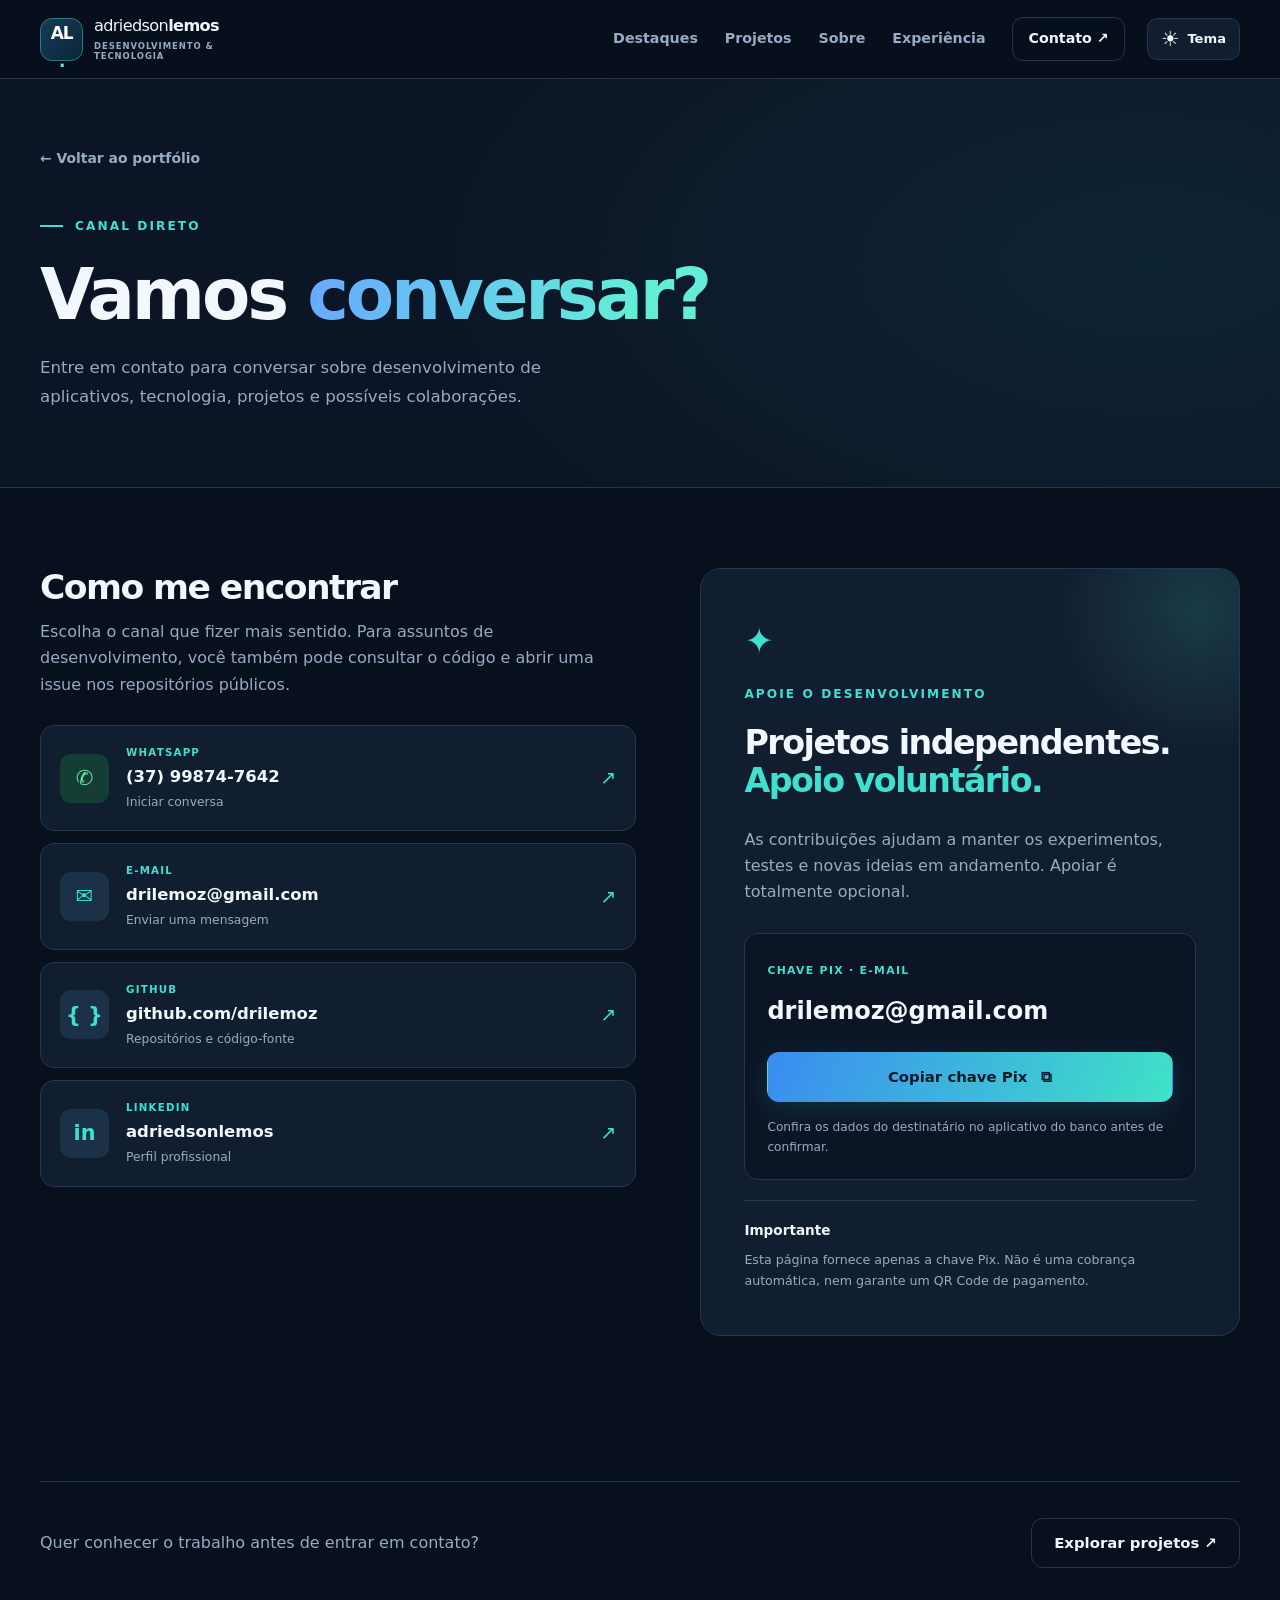
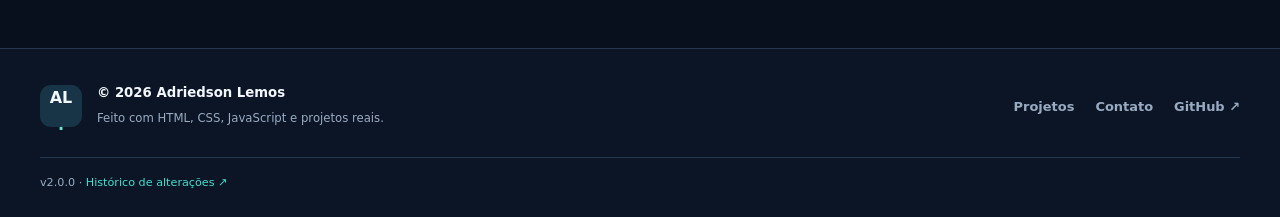
==== contato.html @ 2fd43fb6 "Atualização • Adriedson Lemos | Tecnologia & Projetos v2.0.0 • GitHub Manager • 07/11/2026 08:45:03" ====
<!doctype html>
<html lang="pt-BR" data-theme="dark">
<head>
  <meta charset="utf-8">
  <meta name="viewport" content="width=device-width, initial-scale=1">
  <meta name="theme-color" content="#080f1d">
  <meta name="color-scheme" content="dark light">
  <meta name="application-version" content="2.0.0">
  <link rel="icon" href="./favicon.svg" type="image/svg+xml">
  <link rel="stylesheet" href="./styles.css">
  <title>Contato | Adriedson Lemos</title>
  <meta name="description" content="Fale com Adriedson Lemos pelo WhatsApp, e-mail ou LinkedIn. Acesse o GitHub e saiba como apoiar os projetos via Pix.">
  <link rel="canonical" href="https://adriedsonlemos.vercel.app/contato.html">
  <meta property="og:type" content="website"><meta property="og:locale" content="pt_BR">
  <meta property="og:url" content="https://adriedsonlemos.vercel.app/contato.html">
  <meta property="og:title" content="Contato | Adriedson Lemos">
  <meta property="og:description" content="WhatsApp, e-mail, GitHub, LinkedIn e apoio via Pix.">
  <meta property="og:image" content="https://adriedsonlemos.vercel.app/og-image.png">
  <script type="module" src="./contato.js"></script>
</head>
<body>
  <a class="skip" href="#conteudo">Pular para o conteúdo</a>
  <header class="header">
    <div class="container header-inner">
      <a class="brand" href="./index.html#inicio" aria-label="Adriedson Lemos, início"><span class="brand-logo">AL<span>.</span></span><span class="brand-title">adriedson<strong>lemos</strong><small>DESENVOLVIMENTO &amp; TECNOLOGIA</small></span></a>
      <nav id="nav" class="nav" aria-label="Navegação principal">
        <a href="./index.html#destaques">Destaques</a>
        <a href="./index.html#projetos">Projetos</a>
        <a href="./index.html#sobre">Sobre</a>
        <a href="./index.html#experiencia">Experiência</a>
        <a href="./contato.html" class="nav-contact">Contato <span aria-hidden="true">↗</span></a>
      </nav>
      <div class="header-actions">
        <button id="theme-toggle" class="icon-btn theme-toggle" type="button" aria-label="Ativar modo claro"><span class="theme-icon" aria-hidden="true">☀</span><span class="theme-text">Tema</span></button>
        <button id="menu-toggle" class="icon-btn menu-toggle" type="button" aria-expanded="false" aria-controls="nav" aria-label="Abrir menu">☰</button>
      </div>
    </div>
  </header>
  <main id="conteudo">
    <section class="contact-hero"><div class="container"><a class="breadcrumb" href="./index.html">← Voltar ao portfólio</a><p class="kicker"><span class="small-line"></span> CANAL DIRETO</p><h1>Vamos <span class="gradient-text">conversar?</span></h1><p class="section-lead">Entre em contato para conversar sobre desenvolvimento de aplicativos, tecnologia, projetos e possíveis colaborações.</p></div></section>
    <section class="contact-page-section"><div class="container contact-page-grid"><div class="contact-options"><h2>Como me encontrar</h2><p>Escolha o canal que fizer mais sentido. Para assuntos de desenvolvimento, você também pode consultar o código e abrir uma issue nos repositórios públicos.</p><div class="contact-ways">
      <a class="contact-way whatsapp-way" href="https://wa.me/5537998747642" target="_blank" rel="noopener noreferrer"><span class="way-icon">✆</span><span class="way-details"><small>WHATSAPP</small><strong>(37) 99874-7642</strong><em>Iniciar conversa</em></span><span class="way-arrow">↗</span></a>
      <a class="contact-way" href="mailto:drilemoz@gmail.com"><span class="way-icon">✉</span><span class="way-details"><small>E-MAIL</small><strong>drilemoz@gmail.com</strong><em>Enviar uma mensagem</em></span><span class="way-arrow">↗</span></a>
      <a class="contact-way" href="https://github.com/drilemoz" target="_blank" rel="noopener noreferrer"><span class="way-icon">{ }</span><span class="way-details"><small>GITHUB</small><strong>github.com/drilemoz</strong><em>Repositórios e código-fonte</em></span><span class="way-arrow">↗</span></a>
      <a class="contact-way" href="https://www.linkedin.com/in/adriedsonlemos" target="_blank" rel="noopener noreferrer"><span class="way-icon">in</span><span class="way-details"><small>LINKEDIN</small><strong>adriedsonlemos</strong><em>Perfil profissional</em></span><span class="way-arrow">↗</span></a>
    </div></div><aside class="support-panel"><div class="support-symbol" aria-hidden="true">✦</div><p class="kicker">APOIE O DESENVOLVIMENTO</p><h2>Projetos independentes.<br><span class="accent">Apoio voluntário.</span></h2><p>As contribuições ajudam a manter os experimentos, testes e novas ideias em andamento. Apoiar é totalmente opcional.</p><div class="pix-card"><small>CHAVE PIX · E-MAIL</small><div class="pix-value" id="pix-key">drilemoz@gmail.com</div><button id="copy-pix" class="btn btn-primary" type="button" aria-describedby="pix-feedback">Copiar chave Pix <span aria-hidden="true">⧉</span></button><p id="pix-feedback" role="status" aria-live="polite">Confira os dados do destinatário no aplicativo do banco antes de confirmar.</p></div><div class="support-tip"><strong>Importante</strong><p>Esta página fornece apenas a chave Pix. Não é uma cobrança automática, nem garante um QR Code de pagamento.</p></div></aside></div></section>
    <section class="contact-back"><div class="container"><p>Quer conhecer o trabalho antes de entrar em contato?</p><a href="./index.html#destaques" class="btn btn-outline">Explorar projetos ↗</a></div></section>
  </main>
  <footer class="footer">
    <div class="container footer-inner">
      <div class="footer-left"><a class="footer-brand" href="./index.html#inicio">AL<span>.</span></a><div><p>© <span id="year">2026</span> Adriedson Lemos</p><small>Feito com HTML, CSS, JavaScript e projetos reais.</small></div></div>
      <div class="footer-right"><a href="./index.html#projetos">Projetos</a><a href="./contato.html">Contato</a><a data-profile href="https://github.com/drilemoz" target="_blank" rel="noopener noreferrer">GitHub ↗</a></div>
      <p class="footer-version">v2.0.0 · <a href="https://github.com/drilemoz/adriedsonlemos/blob/main/CHANGELOG.md" target="_blank" rel="noopener noreferrer">Histórico de alterações ↗</a></p>
    </div>
  </footer>
</body></html>
---- styles.css ----
/* Adriedson Lemos · Portfólio v2: Tech Dark, responsivo e sem dependências externas. */
:root {
  color-scheme: dark;
  --bg: #080f1d; --bg-soft: #0c1525; --panel: #111e30; --panel-light: #142338;
  --heading: #f3f8ff; --ink: #d0dceb; --muted: #98abc3; --line: #25364e;
  --cyan: #3ee0d0; --blue: #6a9bff; --accent: #77ebdb; --tag: #1a3148;
  --shadow: 0 20px 66px rgba(0,0,0,.22);
}
html[data-theme="light"] {
  color-scheme: light;
  --bg: #f5f8fd; --bg-soft: #eaf1f9; --panel: #fff; --panel-light: #f1f6fd;
  --heading: #12233c; --ink: #30435e; --muted: #58708e; --line: #d6e2f0;
  --cyan: #047f83; --blue: #235fce; --accent: #037e83; --tag: #eaf2ff;
  --shadow: 0 15px 48px rgba(22,55,105,.08);
}
*, *::before, *::after { box-sizing: border-box; }
html { scroll-behavior: smooth; scroll-padding-top: 94px; }
body { margin: 0; background: var(--bg); color: var(--ink); font: 16px/1.65 ui-sans-serif, system-ui, -apple-system, BlinkMacSystemFont, "Segoe UI", sans-serif; -webkit-font-smoothing: antialiased; }
button,input { font: inherit; } button { cursor: pointer; }
a { color: inherit; text-decoration: none; } a:hover { color: var(--cyan); }
:focus-visible { outline: 3px solid var(--cyan); outline-offset: 4px; }
[hidden] { display: none !important; }
h1,h2,h3,p { margin-top: 0; } h1,h2,h3 { color: var(--heading); line-height: 1.13; letter-spacing: -.045em; }
h1 { font-size: clamp(2.85rem, 5.5vw, 5.65rem); font-weight: 820; }
h2 { font-size: clamp(2.1rem,3.9vw,3.85rem); font-weight: 790; }
h3 { font-size: 1.3rem; }
.container { width: min(1200px, calc(100% - 52px)); margin-inline: auto; }
.sr-only { position: absolute; width: 1px; height: 1px; overflow: hidden; clip: rect(0,0,0,0); white-space: nowrap; }
.skip { position: fixed; top: -100px; left: 16px; z-index: 100; padding: 11px 15px; border-radius: 10px; background: var(--panel); border: 1px solid var(--line); }
.skip:focus { top: 12px; }
.section { padding-block: clamp(78px,9vw,124px); }
.kicker { display: flex; gap: 12px; align-items: center; color: var(--cyan); letter-spacing: .17em; font-size: .76rem; font-weight: 820; margin: 0 0 20px; }
.small-line { display: inline-block; width: 23px; height: 2px; background: currentColor; }
.accent { color: var(--cyan); }
.gradient-text { background: linear-gradient(100deg,#68aaff 2%,#63edd9 80%); background-clip: text; -webkit-background-clip: text; color: transparent; }
html[data-theme="light"] .gradient-text { background: linear-gradient(100deg,#2059ce,#007f8b); background-clip:text; -webkit-background-clip:text; }
.section-lead { max-width: 590px; color: var(--muted); line-height: 1.78; font-size: 1.04rem; }
.section-heading { display: flex; align-items: end; justify-content: space-between; gap: 36px; margin-bottom: 36px; }
.section-heading h2 { margin-bottom: 16px; }
.section-heading .section-lead { margin-bottom: 0; }
.section-link, .text-link { color: var(--cyan); font-weight: 750; font-size: .95rem; white-space: nowrap; }
.section-link:hover, .text-link:hover { text-decoration: underline; }
.btn { min-height: 50px; display: inline-flex; align-items: center; justify-content: center; gap: 14px; border-radius: 12px; border: 1px solid transparent; padding: 12px 22px; font-size: .93rem; font-weight: 770; transition: transform .2s, background .2s, border-color .2s; }
.btn:hover { transform: translateY(-2px); }
.btn-primary { background: linear-gradient(113deg,#3a8cf0,#3fe2c7); color: #05192a; box-shadow: 0 8px 28px rgba(47,196,212,.15); }
.btn-primary:hover { color: #05192a; background: linear-gradient(113deg,#64a8ff,#65f0d7); }
.btn-outline { background: transparent; color: var(--heading); border-color: var(--line); }
.btn-outline:hover { color: var(--cyan); border-color: var(--cyan); }
.btn-white { background: #fff; color: #0b2536; }
.btn-white:hover { color: #0b2536; }

/* Header */
.header { position: sticky; top: 0; z-index: 30; background: color-mix(in srgb,var(--bg) 91%,transparent); border-bottom: 1px solid var(--line); backdrop-filter: blur(18px); }
.header-inner { min-height: 78px; display: flex; align-items: center; justify-content: space-between; gap: 22px; }
.brand { display: inline-flex; align-items: center; gap: 11px; flex: none; }
.brand-logo { width: 43px; height: 43px; display: grid; place-items: center; border: 1px solid #257d8b; background: linear-gradient(135deg,#173c55,#0b2437); border-radius: 12px; font-weight: 850; font-size: 17px; color: white; letter-spacing: -.08em; }
.brand-logo span, .footer-brand span { color: #61ecd6; }
.brand-title { display: flex; flex-wrap: wrap; gap: 0; align-content: center; width: 170px; font-size: 1.01rem; color: var(--heading); font-weight: 540; letter-spacing: -.04em; line-height: 1.25; }
.brand-title strong { font-weight: 870; }.brand-title small { width: 100%; color: var(--muted); font-size: .53rem; letter-spacing: .11em; font-weight: 710; margin-top: 4px; }
.nav { margin-left: auto; display: flex; align-items: center; gap: clamp(15px,2.1vw,31px); }
.nav a { font-size: .89rem; color: var(--muted); font-weight: 660; transition: color .2s; }
.nav a:hover { color: var(--heading); }
.nav .nav-contact { border: 1px solid var(--line); border-radius: 11px; padding: 9px 15px; color: var(--heading); }
.nav .nav-contact:hover { border-color: var(--cyan); color: var(--cyan); }
.header-actions { display: flex; align-items: center; gap: 8px; }
.icon-btn { display: inline-flex; align-items: center; justify-content: center; gap: 8px; min-height: 42px; border: 1px solid var(--line); border-radius: 10px; background: var(--panel); color: var(--heading); padding: 6px 13px; font-size: .82rem; font-weight: 760; }
.icon-btn:hover { border-color: var(--cyan); }
.theme-icon { font-size: 1.3rem; line-height: 1; }
.menu-toggle { display: none; width: 43px; font-size: 1.12rem; }

/* Hero */
.hero { isolation: isolate; position: relative; overflow: hidden; padding-top: clamp(80px,8vw,115px); background: radial-gradient(ellipse 50% 60% at 81% 42%,rgba(32,93,140,.3),transparent 70%),linear-gradient(180deg,var(--bg),var(--bg-soft)); }
html[data-theme="light"] .hero { background: radial-gradient(ellipse 50% 55% at 80% 40%,rgba(90,162,220,.15),transparent 72%),linear-gradient(180deg,var(--bg),var(--bg-soft)); }
.hero-layout { display: grid; grid-template-columns: minmax(0,1.08fr) minmax(0,.92fr); gap: clamp(25px,4vw,75px); align-items: center; min-height: 560px; }
.eyebrow { display: inline-flex; align-items: center; gap: 11px; padding: 8px 13px; border: 1px solid color-mix(in srgb,var(--cyan) 23%,var(--line)); background: color-mix(in srgb,var(--panel) 65%,transparent); border-radius: 40px; color: var(--cyan); letter-spacing: .10em; font-size: .67rem; font-weight: 840; }
.eyebrow-dot,.chip-dot { display: inline-block; width: 7px; height: 7px; flex: none; background: var(--cyan); border-radius: 50%; box-shadow: 0 0 0 4px rgba(62,224,208,.12); }
.hero-pretitle { margin: 26px 0 11px; color: var(--muted); letter-spacing: .16em; font-weight: 770; font-size: .75rem; }
.hero h1 { max-width: 670px; margin: 0 0 25px; }
.hero-description { max-width: 570px; font-size: 1.1rem; line-height: 1.87; color: var(--muted); margin-bottom: 26px; }
.hero-actions { display: flex; gap: 12px; flex-wrap: wrap; }
.hero-pills { margin-top: 31px; display: flex; gap: 10px; flex-wrap: wrap; }
.hero-pills span { border: 1px solid var(--line); border-radius: 30px; padding: 6px 12px; font-size: .76rem; color: var(--muted); background: var(--panel); }
.hero-visual { position: relative; height: clamp(350px,40vw,485px); display: grid; place-items: center; }
.visual-grid { position: absolute; inset: 1%; background: radial-gradient(circle at center, transparent 29%,color-mix(in srgb,var(--cyan) 3%,transparent) 31%,transparent 64%),linear-gradient(color-mix(in srgb,var(--cyan) 9%,transparent) 1px,transparent 1px),linear-gradient(90deg,color-mix(in srgb,var(--cyan) 9%,transparent) 1px,transparent 1px); background-size: auto,31px 31px,31px 31px; mask-image: radial-gradient(circle,black 30%,transparent 74%); }
.visual-ring { position: absolute; width: 84%; aspect-ratio: 1; border: 1px dashed rgba(64,205,210,.31); border-radius: 50%; transform: rotate(-20deg); }
.ring-two { width: 65%; border: 1px solid rgba(57,175,216,.18); transform: rotate(18deg); }
.visual-ring::after { content: ''; position: absolute; top: 16%; right: 14%; width: 10px; height: 10px; border-radius: 50%; background: var(--cyan); box-shadow: 0 0 16px var(--cyan); }
.visual-center { position: relative; display: flex; flex-direction: column; justify-content: center; align-items: center; width: min(62%,290px); aspect-ratio: 1; background: linear-gradient(145deg,#172e48,#101e32 69%,#143b48); border-radius: 32px; border: 1px solid #38788e; box-shadow: 0 28px 80px rgba(2,15,29,.45),0 0 70px rgba(24,204,184,.07); transform: rotate(-7deg); text-align: center; color: #ecf9ff; }
.visual-center-icon { font-family: ui-monospace,SFMono-Regular,Consolas,monospace; font-size: 1.85rem; font-weight: 820; color: #67ebd7; }
.visual-center strong { margin: 18px 0; font-size: clamp(1.55rem,3vw,2.7rem); line-height: 1.1; letter-spacing: -.055em; }
.visual-center small { font: 700 .63rem ui-monospace,monospace; letter-spacing: .13em; color: #8bc3ca; }
.visual-chip { position: absolute; padding: 11px 15px; min-width: 124px; background: var(--panel); border: 1px solid var(--line); border-radius: 13px; color: var(--heading); box-shadow: var(--shadow); font-weight: 790; font-size: .92rem; }
.visual-chip small { display: block; margin-top: 2px; font-size: .57rem; letter-spacing: .10em; color: var(--muted); }
.chip-top { top: 10%; left: 0; }.chip-right { right: 0; top: 41%; }.chip-bottom { left: 7%; bottom: 9%; }
.visual-coordinate { position: absolute; bottom: 0; right: 0; font: 600 .57rem ui-monospace,monospace; letter-spacing: .16em; color: var(--muted); }
.hero-bottom { padding: 45px 0 25px; display: flex; justify-content: space-between; gap: 16px; border-bottom: 1px solid var(--line); font-size: .7rem; letter-spacing: .12em; color: var(--muted); }
.hero-bottom a { letter-spacing: 0; font-weight: 730; }

/* Featured */
.featured-section { background: var(--bg-soft); }
.featured-grid { display: grid; grid-template-columns: repeat(2,minmax(0,1fr)); gap: 22px; min-height: 200px; }
.featured-card { min-width: 0; border: 1px solid var(--line); border-radius: 20px; background: var(--panel); overflow: hidden; box-shadow: 0 12px 42px rgba(0,0,0,.06); transition: transform .2s,border-color .2s; }
.featured-card:hover { transform: translateY(-4px); border-color: color-mix(in srgb,var(--cyan) 55%,var(--line)); }
.featured-art { position: relative; aspect-ratio: 16/7.5; background: linear-gradient(135deg,#16344a,#0a202e); border-bottom: 1px solid var(--line); overflow: hidden; }
.featured-art::after { content: 'ILUSTRAÇÃO CONCEITUAL'; position: absolute; bottom: 12px; right: 14px; background: rgba(3,14,24,.8); padding: 4px 8px; border-radius: 5px; font-size: .56rem; letter-spacing: .10em; color: #c7dae3; }
.featured-art img { display:block; width:100%; height:100%; object-fit:cover; }
.featured-body { padding: 26px 29px 30px; }
.featured-overline { display: flex; gap: 15px; align-items: center; justify-content: space-between; color: var(--cyan); font: 750 .66rem ui-monospace,monospace; letter-spacing: .06em; }
.featured-type { color: var(--muted); font: 700 .65rem ui-sans-serif,system-ui,sans-serif; }
.featured-body h3 { font-size: 1.83rem; margin: 18px 0 10px; }
.featured-body p { min-height: 70px; color: var(--muted); margin-bottom: 19px; line-height: 1.7; }
.featured-action { display: inline-flex; align-items: center; margin-top: 20px; color: var(--cyan); font-weight: 780; }
.featured-action:hover { text-decoration: underline; }
.tech-tags { display: flex; flex-wrap: wrap; gap: 7px; }
.tech-tags span { display: inline-flex; align-items: center; padding: 5px 10px; border: 1px solid var(--line); color: var(--muted); border-radius: 7px; background: var(--tag); font-size: .72rem; font-weight: 680; }

/* Catalog */
.catalog-section { background: var(--bg); }
.catalog-counter { align-self: end; display: flex; flex-direction: column; min-width: 120px; border-left: 2px solid var(--cyan); padding-left: 18px; }
.catalog-counter strong { font-size: 2.8rem; line-height: 1.05; color: var(--heading); }.catalog-counter span { font-size: .74rem; color: var(--muted); }
.controls { margin: 25px 0 28px; display: flex; flex-wrap: wrap; gap: 18px; align-items: center; justify-content: space-between; }
.filters { display: flex; gap: 8px; flex-wrap: wrap; }
.filter { min-height: 40px; border: 1px solid var(--line); border-radius: 8px; padding: 7px 14px; background: var(--panel); color: var(--muted); font-size: .85rem; font-weight: 700; }
.filter:hover { border-color: var(--cyan); color: var(--heading); }
.filter.active { background: var(--cyan); color: #07212f; border-color: var(--cyan); }
.search { display: flex; align-items: center; gap: 8px; border: 1px solid var(--line); background: var(--panel); padding: 0 13px; border-radius: 9px; min-height: 43px; min-width: min(100%,285px); }
.search span { font-size: 1.5rem; color: var(--cyan); }.search input { width: 100%; min-width: 0; border: 0; outline: none; background: transparent; color: var(--heading); font-size: .88rem; }.search:focus-within { outline: 2px solid var(--cyan); outline-offset: 2px; }
.search input::placeholder { color: var(--muted); }
.project-grid { display: grid; grid-template-columns: repeat(3,minmax(0,1fr)); gap: 20px; }
.project-card { min-width: 0; display: flex; flex-direction: column; border: 1px solid var(--line); border-radius: 16px; background: var(--panel); overflow: hidden; transition: transform .2s,border-color .2s; }
.project-card:hover { transform: translateY(-3px); border-color: color-mix(in srgb,var(--cyan) 50%,var(--line)); }
.project-artwork { margin: 0; aspect-ratio: 16/8.5; background: var(--panel-light); position: relative; overflow: hidden; border-bottom: 1px solid var(--line); }
.project-cover { width: 100%; height: 100%; object-fit: cover; display: block; }
.project-artwork figcaption { position: absolute; bottom: 8px; right: 10px; border-radius: 5px; background: rgba(6,16,27,.82); color: #d2e1f0; font-size: .58rem; padding: 3px 7px; }
.project-card-top { padding: 22px 23px 0; display: flex; gap: 8px; justify-content: space-between; align-items: center; }
.project-icon { display: none; }.project-markers { display: flex; gap: 7px; flex-wrap: wrap; }
.project-kind,.project-stage { font-size: .64rem; font-weight: 750; border-radius: 6px; padding: 4px 7px; color: var(--cyan); background: var(--tag); }
.project-stage { color: var(--muted); background: var(--panel-light); }
.project-card h3 { padding: 0 23px; margin: 14px 0 9px; font-size: 1.38rem; }
.project-card > p { padding: 0 23px; margin-bottom: 17px; color: var(--muted); font-size: .91rem; line-height: 1.73; flex: 1; }
.project-card > .tech-tags { padding: 0 23px 16px; }
.project-version, .project-meta, .project-code-version { margin: 0 23px; font-size: .7rem; color: var(--muted); }
.project-version { font-weight: 740; color: var(--cyan); }.project-meta { margin-bottom: 16px; margin-top: 3px; }
.project-links { display: flex; flex-wrap: wrap; gap: 9px; padding: 16px 23px 23px; margin-top: auto; border-top: 1px solid var(--line); }
.project-link { font-size: .8rem; font-weight: 760; border: 1px solid var(--line); border-radius: 8px; padding: 8px 11px; color: var(--heading); }
.project-link.code { background: var(--tag); border-color: transparent; color: var(--blue); }
.project-link.apk { background: var(--cyan); color: #082331; border-color: var(--cyan); }
.project-link:hover { border-color: var(--cyan); }
.empty { border: 1px dashed var(--line); padding: 25px; border-radius: 12px; text-align: center; color: var(--muted); }
.catalog-bottom { display: flex; justify-content: space-between; gap: 15px; flex-wrap: wrap; margin: 23px 0 13px; align-items: center; color: var(--muted); font-size: .87rem; }
.catalog-bottom p { margin: 0; }.catalog-bottom a { font-weight: 740; color: var(--cyan); }
.notice { font-size: .78rem; color: var(--muted); line-height: 1.7; margin: 15px 0 0; }

/* About and experience */
.about-section { background: var(--bg-soft); border-block: 1px solid var(--line); }
.about-layout { display: grid; grid-template-columns: .95fr 1.05fr; gap: clamp(45px,7vw,110px); }
.about-copy { padding-top: 25px; }
.about-copy p { font-size: 1.04rem; color: var(--muted); line-height: 1.85; }
.about-copy p + p { margin-top: 22px; }
.about-links { display: flex; flex-wrap: wrap; gap: 21px; margin-top: 27px; }
.about-marks { display: flex; flex-wrap: wrap; gap: 10px; margin-top: 33px; }
.about-marks span { color: var(--cyan); padding: 8px 11px; font-size: .68rem; letter-spacing: .09em; border: 1px solid var(--line); border-radius: 7px; }
.expertise-section { background: var(--bg); }
.expertise-grid { display: grid; grid-template-columns: repeat(3,minmax(0,1fr)); gap: 18px; }
.expertise-card { padding: 27px; background: var(--panel); border: 1px solid var(--line); border-radius: 16px; }
.expertise-number { font-size: .67rem; letter-spacing: .12em; font-weight: 740; color: var(--cyan); }
.expertise-icon { margin: 27px 0 18px; font-size: 1.9rem; color: var(--cyan); font-family: ui-monospace,monospace; font-weight: 800; }
.expertise-card h3 { font-size: 1.28rem; margin-bottom: 9px; }.expertise-card p { font-size: .91rem; color: var(--muted); min-height: 62px; }
.education-note { margin-top: 23px; padding: 18px 20px; border: 1px solid var(--line); border-radius: 10px; font-size: .86rem; color: var(--muted); }.education-note strong { color: var(--heading); }
.career-section { background: var(--bg-soft); border-block: 1px solid var(--line); }
.career-layout { display: grid; grid-template-columns: .85fr 1.15fr; gap: clamp(40px,7vw,100px); }
.career-list { border-left: 1px solid var(--line); padding-left: 26px; }
.career-entry { padding: 0 0 27px; margin-bottom: 26px; border-bottom: 1px solid var(--line); position: relative; }
.career-entry::before { content: ''; position: absolute; width: 9px; height: 9px; border-radius: 50%; background: var(--cyan); left: -31px; top: 6px; }
.career-entry:last-child { border: 0; margin-bottom: 0; padding-bottom: 0; }
.career-entry span { font-size: .72rem; color: var(--cyan); letter-spacing: .10em; font-weight: 750; }.career-entry h3 { margin: 10px 0; }.career-entry p { color: var(--muted); font-size: .95rem; margin-bottom: 0; }
.contact-banner-section { background: var(--bg); padding: clamp(64px,7vw,100px) 0; }
.contact-banner { padding: clamp(30px,5vw,65px); background: linear-gradient(105deg,#133e65,#116a72); border: 1px solid #2e8994; border-radius: 24px; display: flex; justify-content: space-between; gap: 25px; align-items: center; }
.contact-banner .kicker { color: #9cf4e5; }.contact-banner h2 { color: white; margin-bottom: 15px; font-size: clamp(2rem,3.4vw,3.5rem); }.contact-banner h2 span { color: #98f4e7; }.contact-banner p:not(.kicker) { color: #cde9f1; margin-bottom: 0; }.contact-banner .btn { white-space: nowrap; }

/* Contact page */
.contact-hero { position: relative; padding: 66px 0 75px; background: radial-gradient(ellipse 56% 90% at 90% 45%,rgba(23,108,124,.18),transparent),var(--bg-soft); border-bottom: 1px solid var(--line); }
.contact-hero .breadcrumb { display: inline-block; color: var(--muted); font-size: .87rem; font-weight: 680; margin-bottom: 46px; }.contact-hero .breadcrumb:hover { color: var(--cyan); }
.contact-hero h1 { margin-bottom: 17px; }.contact-hero .section-lead { margin-bottom: 0; }
.contact-page-section { padding: 80px 0 100px; }
.contact-page-grid { display: grid; grid-template-columns: 1.05fr .95fr; gap: clamp(24px,5vw,78px); align-items: start; }
.contact-options h2 { font-size: clamp(1.8rem,2.7vw,2.6rem); margin-bottom: 12px; }.contact-options > p { color: var(--muted); max-width: 570px; margin-bottom: 27px; }
.contact-ways { display: grid; gap: 12px; }
.contact-way { display: flex; align-items: center; gap: 17px; padding: 18px 19px; border: 1px solid var(--line); border-radius: 14px; background: var(--panel); min-width: 0; transition: border-color .2s,transform .2s; }
.contact-way:hover { transform: translateX(3px); border-color: var(--cyan); }
.way-icon { display: grid; place-items: center; width: 49px; height: 49px; flex: none; background: var(--tag); color: var(--cyan); border-radius: 11px; font-size: 1.3rem; font-weight: 850; }
.whatsapp-way .way-icon { background: #143d35; color: #64e5a3; }
.way-details { display: flex; flex-direction: column; gap: 2px; min-width: 0; }.way-details small { font-size: .64rem; letter-spacing: .12em; color: var(--cyan); font-weight: 780; }.way-details strong { font-size: 1.03rem; color: var(--heading); overflow-wrap: anywhere; }.way-details em { font-size: .77rem; font-style: normal; color: var(--muted); }.way-arrow { margin-left: auto; font-size: 1.2rem; color: var(--cyan); }
.support-panel { border: 1px solid var(--line); background: var(--panel); border-radius: 21px; padding: clamp(25px,4vw,43px); position: relative; overflow: hidden; }
.support-panel::before { content: ''; position: absolute; top: -110px; right: -110px; width: 300px; height: 300px; border-radius: 50%; background: radial-gradient(circle,rgba(68,208,197,.16),transparent 67%); pointer-events: none; }
.support-symbol { color: var(--cyan); font-size: 2.2rem; margin-bottom: 14px; }.support-panel h2 { font-size: clamp(1.8rem,2.6vw,2.5rem); }.support-panel > p:not(.kicker) { color: var(--muted); margin-top: 17px; }
.pix-card { margin: 27px 0 20px; padding: 22px; border: 1px solid var(--line); background: var(--bg-soft); border-radius: 14px; }
.pix-card small { color: var(--cyan); letter-spacing: .12em; font-size: .68rem; font-weight: 810; }.pix-value { margin: 10px 0 20px; color: var(--heading); font-size: clamp(1.1rem,2vw,1.5rem); font-weight: 800; overflow-wrap: anywhere; user-select: all; }.pix-card .btn { width: 100%; }.pix-card p { font-size: .76rem; color: var(--muted); margin: 15px 0 0; }
.support-tip { border-top: 1px solid var(--line); padding-top: 16px; }.support-tip strong { color: var(--heading); font-size: .85rem; }.support-tip p { font-size: .79rem; color: var(--muted); margin: 6px 0 0; }
.contact-back { padding: 45px 0 80px; }.contact-back .container { display: flex; justify-content: space-between; align-items: center; gap: 20px; border-top: 1px solid var(--line); padding-top: 36px; }.contact-back p { color: var(--muted); margin: 0; }

/* Footer */
.footer { border-top: 1px solid var(--line); background: var(--bg-soft); padding: 33px 0 24px; }
.footer-inner { display: flex; flex-wrap: wrap; align-items: center; justify-content: space-between; gap: 15px 40px; }
.footer-left { display: flex; align-items: center; gap: 15px; }.footer-brand { width: 42px; height: 42px; display: grid; place-items: center; color: #f1f9ff; background: #183447; border-radius: 11px; font-weight: 850; }
.footer-left p { font-size: .83rem; color: var(--heading); margin: 0; font-weight: 720; }.footer-left small { color: var(--muted); font-size: .73rem; }
.footer-right { display: flex; align-items: center; flex-wrap: wrap; gap: 21px; }.footer-right a { color: var(--muted); font-size: .81rem; font-weight: 650; }.footer-right a:hover { color: var(--cyan); }
.footer-version { width: 100%; border-top: 1px solid var(--line); margin: 12px 0 0; padding-top: 16px; color: var(--muted); font-size: .7rem; }.footer-version a { color: var(--cyan); }

@media(max-width:1100px) { .nav { gap: 13px; } .project-grid { grid-template-columns: repeat(2,minmax(0,1fr)); } .header-inner { gap: 13px; } .nav a { font-size: .82rem; } }
@media(max-width:850px) {
  .menu-toggle { display: inline-flex; }.theme-text { display: none; }.theme-toggle { width: 43px; }
  .nav { display: none; position: absolute; top: calc(100% + 1px); left: 0; right: 0; margin: 0; background: var(--panel); border-bottom: 1px solid var(--line); padding: 18px max(26px,calc((100vw - 1200px)/2)); box-shadow: var(--shadow); flex-direction: column; align-items: stretch; gap: 2px; }
  .nav.open { display: flex; }.nav a,.nav .nav-contact { display: block; border: 0; padding: 11px 9px; font-size: .94rem; }
  .hero-layout { grid-template-columns: 1fr; }.hero { padding-top: 65px; }.hero-content { max-width: 670px; }.hero-visual { height: 380px; max-width: 490px; width: 100%; margin: 3px auto 0; }
  .about-layout,.career-layout,.contact-page-grid { grid-template-columns: 1fr; gap: 40px; }.about-copy { padding-top: 0; }
  .expertise-grid { grid-template-columns: repeat(2,minmax(0,1fr)); }.expertise-card:last-child { grid-column: span 2; }
  .contact-banner { align-items: flex-start; flex-direction: column; }
}
@media(max-width:620px) {
  .container { width: min(100% - 34px,1200px); }.header-inner { min-height: 68px; }.brand-title { width: 142px; font-size: .92rem; }.brand-title small { font-size: .47rem; }
  .brand-logo { width: 38px; height: 38px; }.section { padding-block: 69px; }.section-heading { align-items: flex-start; flex-direction: column; gap: 12px; margin-bottom: 28px; }
  h1 { font-size: clamp(2.7rem,10vw,4rem); }.hero h1 { max-width: 550px; }.hero-description { font-size: 1rem; }
  .hero-bottom { padding: 30px 0 20px; font-size: .62rem; }.hero-bottom a { text-align: right; }
  .hero-visual { height: 318px; }.visual-chip { padding: 8px 10px; min-width: 100px; font-size: .76rem; }.visual-chip small { font-size: .51rem; }.visual-center strong { font-size: 1.55rem; }.visual-center-icon { font-size: 1.45rem; }.visual-center small { font-size: .48rem; }
  .featured-grid, .project-grid, .expertise-grid { grid-template-columns: 1fr; }.expertise-card:last-child { grid-column: auto; }.featured-art { aspect-ratio: 16/8.5; }.featured-body { padding: 22px; }.featured-body p { min-height: 0; }
  .catalog-counter { align-self: flex-start; }.controls { align-items: stretch; }.search { flex: 1 0 100%; }.filter { flex: auto; }
  .project-card > p { flex: 0; }.contact-hero { padding: 46px 0 65px; }.contact-hero .breadcrumb { margin-bottom: 34px; }.contact-page-section { padding: 55px 0 65px; }
  .contact-way { padding: 15px; gap: 12px; }.way-icon { width: 44px; height: 44px; }.way-details strong { font-size: .92rem; }
  .contact-back .container { align-items: flex-start; flex-direction: column; }.footer-right { gap: 13px; }
}
@media(max-width:380px) { .eyebrow { font-size: .58rem; }.hero-pills span { font-size: .67rem; }.visual-chip { min-width: 84px; }.chip-top { left: -5px; }.chip-right { right: -4px; }.chip-bottom { left: 0; }.header-actions { gap: 5px; } }
@media(prefers-reduced-motion:reduce) { html { scroll-behavior: auto; } *,*::before,*::after { transition: none !important; animation: none !important; } }
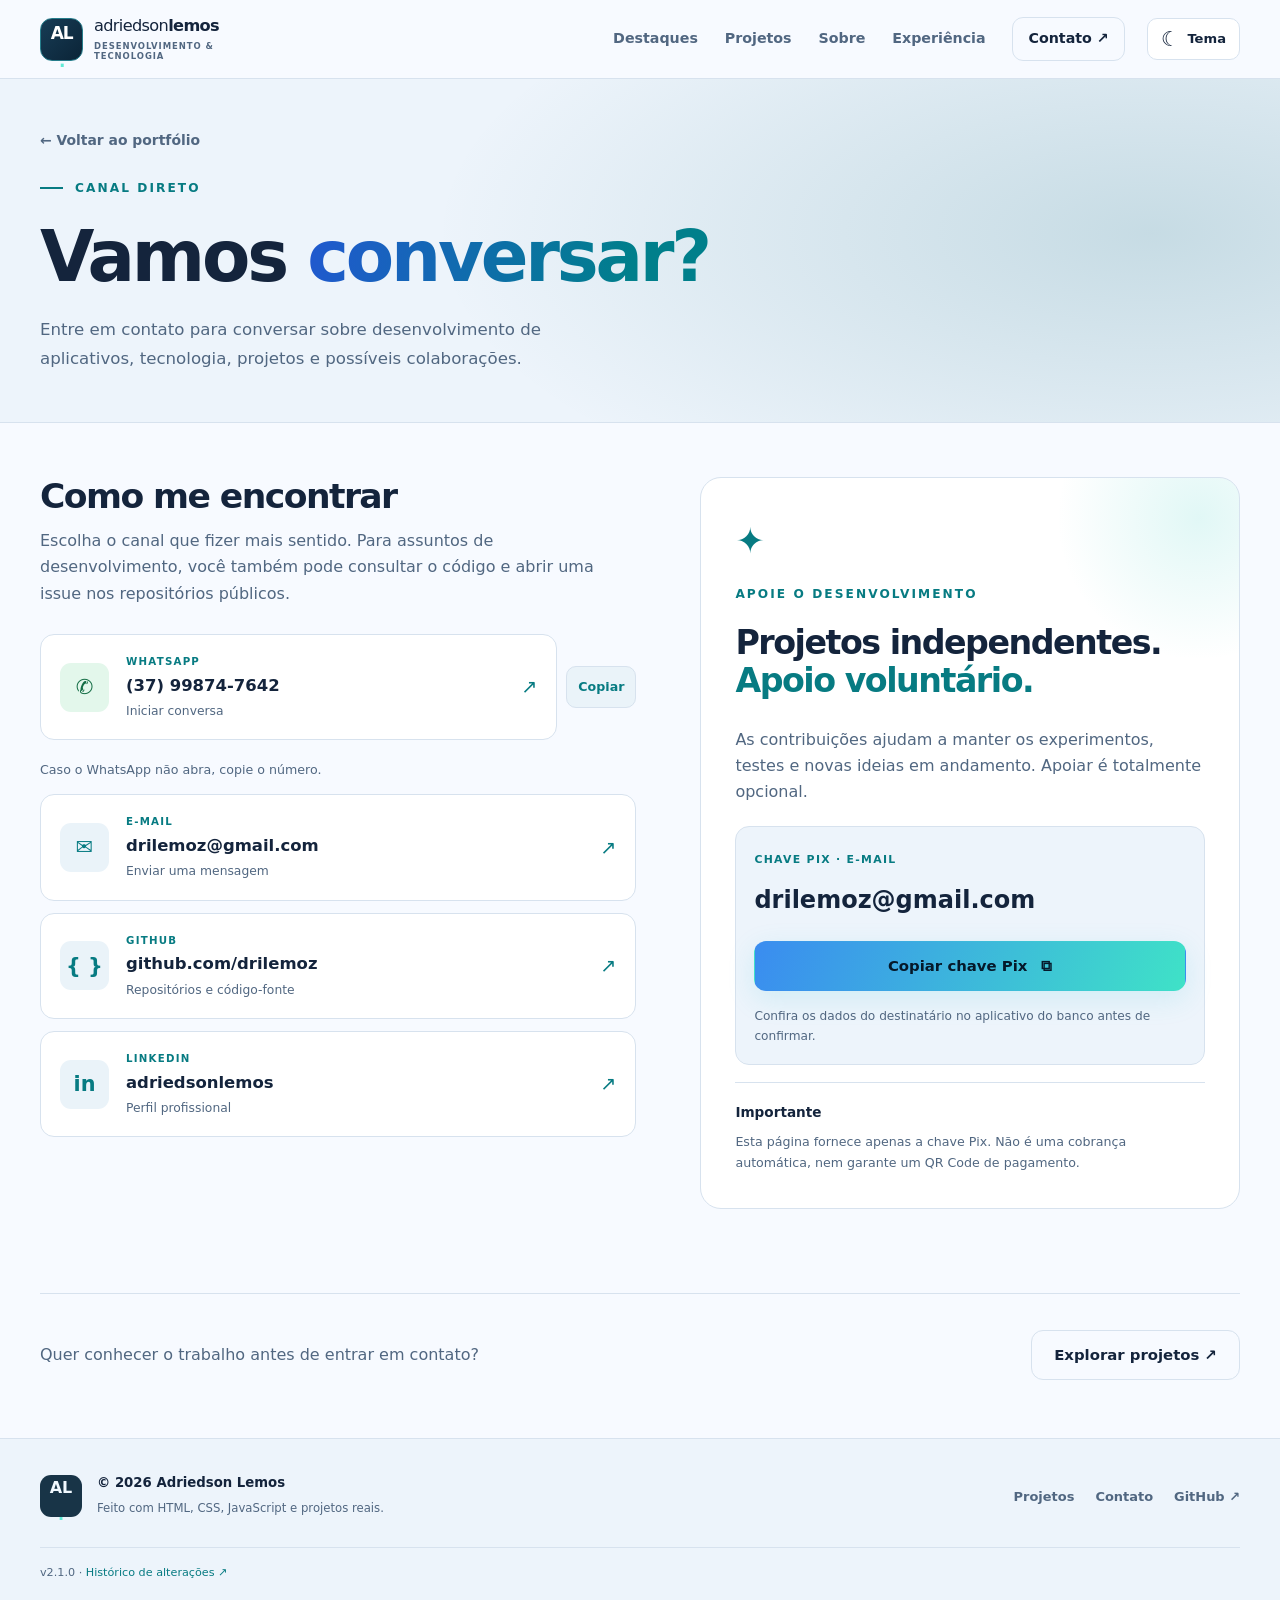
==== commit 7bb6b2d1: "Atualização • Adriedson Lemos | Tecnologia & Projetos v2.1.0 • GitHub Manager • 07/11/2026 09:16:08" ====
--- a/contato.html
+++ b/contato.html
@@ -1,12 +1,16 @@
 <!doctype html>
-<html lang="pt-BR" data-theme="dark">
+<html lang="pt-BR" data-theme="light">
 <head>
   <meta charset="utf-8">
   <meta name="viewport" content="width=device-width, initial-scale=1">
-  <meta name="theme-color" content="#080f1d">
-  <meta name="color-scheme" content="dark light">
-  <meta name="application-version" content="2.0.0">
+  <meta name="theme-color" content="#f7faff">
+  <meta name="color-scheme" content="light dark">
+  <meta name="application-version" content="2.1.0">
   <link rel="icon" href="./favicon.svg" type="image/svg+xml">
+  <script>
+    try { if (localStorage.getItem('adriedson-theme-v21') === 'dark') { document.documentElement.dataset.theme = 'dark'; document.querySelector('meta[name="theme-color"]')?.setAttribute('content', '#080f1d'); } }
+    catch (_) { /* armazenamento opcional */ }
+  </script>
   <link rel="stylesheet" href="./styles.css">
   <title>Contato | Adriedson Lemos</title>
   <meta name="description" content="Fale com Adriedson Lemos pelo WhatsApp, e-mail ou LinkedIn. Acesse o GitHub e saiba como apoiar os projetos via Pix.">
@@ -31,7 +35,7 @@
         <a href="./contato.html" class="nav-contact">Contato <span aria-hidden="true">↗</span></a>
       </nav>
       <div class="header-actions">
-        <button id="theme-toggle" class="icon-btn theme-toggle" type="button" aria-label="Ativar modo claro"><span class="theme-icon" aria-hidden="true">☀</span><span class="theme-text">Tema</span></button>
+        <button id="theme-toggle" class="icon-btn theme-toggle" type="button" aria-label="Ativar modo escuro"><span class="theme-icon" aria-hidden="true">☾</span><span class="theme-text">Tema</span></button>
         <button id="menu-toggle" class="icon-btn menu-toggle" type="button" aria-expanded="false" aria-controls="nav" aria-label="Abrir menu">☰</button>
       </div>
     </div>
@@ -39,18 +43,19 @@
   <main id="conteudo">
     <section class="contact-hero"><div class="container"><a class="breadcrumb" href="./index.html">← Voltar ao portfólio</a><p class="kicker"><span class="small-line"></span> CANAL DIRETO</p><h1>Vamos <span class="gradient-text">conversar?</span></h1><p class="section-lead">Entre em contato para conversar sobre desenvolvimento de aplicativos, tecnologia, projetos e possíveis colaborações.</p></div></section>
     <section class="contact-page-section"><div class="container contact-page-grid"><div class="contact-options"><h2>Como me encontrar</h2><p>Escolha o canal que fizer mais sentido. Para assuntos de desenvolvimento, você também pode consultar o código e abrir uma issue nos repositórios públicos.</p><div class="contact-ways">
-      <a class="contact-way whatsapp-way" href="https://wa.me/5537998747642" target="_blank" rel="noopener noreferrer"><span class="way-icon">✆</span><span class="way-details"><small>WHATSAPP</small><strong>(37) 99874-7642</strong><em>Iniciar conversa</em></span><span class="way-arrow">↗</span></a>
+      <div class="contact-way-group"><a class="contact-way whatsapp-way" href="https://wa.me/5537998747642" target="_blank" rel="noopener noreferrer"><span class="way-icon">✆</span><span class="way-details"><small>WHATSAPP</small><strong id="whatsapp-number">(37) 99874-7642</strong><em>Iniciar conversa</em></span><span class="way-arrow">↗</span></a><button class="contact-copy" id="copy-whatsapp" type="button" aria-describedby="whatsapp-feedback">Copiar</button></div>
+      <p id="whatsapp-feedback" class="copy-feedback" role="status" aria-live="polite">Caso o WhatsApp não abra, copie o número.</p>
       <a class="contact-way" href="mailto:drilemoz@gmail.com"><span class="way-icon">✉</span><span class="way-details"><small>E-MAIL</small><strong>drilemoz@gmail.com</strong><em>Enviar uma mensagem</em></span><span class="way-arrow">↗</span></a>
       <a class="contact-way" href="https://github.com/drilemoz" target="_blank" rel="noopener noreferrer"><span class="way-icon">{ }</span><span class="way-details"><small>GITHUB</small><strong>github.com/drilemoz</strong><em>Repositórios e código-fonte</em></span><span class="way-arrow">↗</span></a>
       <a class="contact-way" href="https://www.linkedin.com/in/adriedsonlemos" target="_blank" rel="noopener noreferrer"><span class="way-icon">in</span><span class="way-details"><small>LINKEDIN</small><strong>adriedsonlemos</strong><em>Perfil profissional</em></span><span class="way-arrow">↗</span></a>
-    </div></div><aside class="support-panel"><div class="support-symbol" aria-hidden="true">✦</div><p class="kicker">APOIE O DESENVOLVIMENTO</p><h2>Projetos independentes.<br><span class="accent">Apoio voluntário.</span></h2><p>As contribuições ajudam a manter os experimentos, testes e novas ideias em andamento. Apoiar é totalmente opcional.</p><div class="pix-card"><small>CHAVE PIX · E-MAIL</small><div class="pix-value" id="pix-key">drilemoz@gmail.com</div><button id="copy-pix" class="btn btn-primary" type="button" aria-describedby="pix-feedback">Copiar chave Pix <span aria-hidden="true">⧉</span></button><p id="pix-feedback" role="status" aria-live="polite">Confira os dados do destinatário no aplicativo do banco antes de confirmar.</p></div><div class="support-tip"><strong>Importante</strong><p>Esta página fornece apenas a chave Pix. Não é uma cobrança automática, nem garante um QR Code de pagamento.</p></div></aside></div></section>
+    </div></div><aside class="support-panel"><div class="support-symbol" aria-hidden="true">✦</div><p class="kicker">APOIE O DESENVOLVIMENTO</p><h2>Projetos independentes.<br><span class="accent">Apoio voluntário.</span></h2><p>As contribuições ajudam a manter os experimentos, testes e novas ideias em andamento. Apoiar é totalmente opcional.</p><div class="pix-card"><small>CHAVE PIX · E-MAIL</small><div class="pix-value" id="pix-key">drilemoz@gmail.com</div><button id="copy-pix" class="btn btn-primary" type="button" aria-describedby="pix-feedback">Copiar chave Pix <span aria-hidden="true">⧉</span></button><p id="pix-feedback" class="copy-feedback" role="status" aria-live="polite">Confira os dados do destinatário no aplicativo do banco antes de confirmar.</p></div><div class="support-tip"><strong>Importante</strong><p>Esta página fornece apenas a chave Pix. Não é uma cobrança automática, nem garante um QR Code de pagamento.</p></div></aside></div></section>
     <section class="contact-back"><div class="container"><p>Quer conhecer o trabalho antes de entrar em contato?</p><a href="./index.html#destaques" class="btn btn-outline">Explorar projetos ↗</a></div></section>
   </main>
   <footer class="footer">
     <div class="container footer-inner">
       <div class="footer-left"><a class="footer-brand" href="./index.html#inicio">AL<span>.</span></a><div><p>© <span id="year">2026</span> Adriedson Lemos</p><small>Feito com HTML, CSS, JavaScript e projetos reais.</small></div></div>
       <div class="footer-right"><a href="./index.html#projetos">Projetos</a><a href="./contato.html">Contato</a><a data-profile href="https://github.com/drilemoz" target="_blank" rel="noopener noreferrer">GitHub ↗</a></div>
-      <p class="footer-version">v2.0.0 · <a href="https://github.com/drilemoz/adriedsonlemos/blob/main/CHANGELOG.md" target="_blank" rel="noopener noreferrer">Histórico de alterações ↗</a></p>
+      <p class="footer-version">v2.1.0 · <a href="https://github.com/drilemoz/adriedsonlemos/blob/main/CHANGELOG.md" target="_blank" rel="noopener noreferrer">Histórico de alterações ↗</a></p>
     </div>
   </footer>
 </body></html>
--- a/styles.css
+++ b/styles.css
@@ -1,17 +1,17 @@
-/* Adriedson Lemos · Portfólio v2: Tech Dark, responsivo e sem dependências externas. */
+/* Adriedson Lemos · v2.1: Light Tech como padrão; modo escuro por escolha do visitante. */
 :root {
+  color-scheme: light;
+  --bg: #f7faff; --bg-soft: #edf4fb; --panel: #ffffff; --panel-light: #f2f7fc;
+  --heading: #14243c; --ink: #33445f; --muted: #516781; --line: #d7e2ee;
+  --cyan: #077b82; --blue: #285ac1; --accent: #077b82; --tag: #eaf3f9;
+  --shadow: 0 14px 40px rgba(24,55,92,.08);
+}
+html[data-theme="dark"] {
   color-scheme: dark;
   --bg: #080f1d; --bg-soft: #0c1525; --panel: #111e30; --panel-light: #142338;
   --heading: #f3f8ff; --ink: #d0dceb; --muted: #98abc3; --line: #25364e;
   --cyan: #3ee0d0; --blue: #6a9bff; --accent: #77ebdb; --tag: #1a3148;
   --shadow: 0 20px 66px rgba(0,0,0,.22);
-}
-html[data-theme="light"] {
-  color-scheme: light;
-  --bg: #f5f8fd; --bg-soft: #eaf1f9; --panel: #fff; --panel-light: #f1f6fd;
-  --heading: #12233c; --ink: #30435e; --muted: #58708e; --line: #d6e2f0;
-  --cyan: #047f83; --blue: #235fce; --accent: #037e83; --tag: #eaf2ff;
-  --shadow: 0 15px 48px rgba(22,55,105,.08);
 }
 *, *::before, *::after { box-sizing: border-box; }
 html { scroll-behavior: smooth; scroll-padding-top: 94px; }
@@ -32,8 +32,8 @@
 .kicker { display: flex; gap: 12px; align-items: center; color: var(--cyan); letter-spacing: .17em; font-size: .76rem; font-weight: 820; margin: 0 0 20px; }
 .small-line { display: inline-block; width: 23px; height: 2px; background: currentColor; }
 .accent { color: var(--cyan); }
-.gradient-text { background: linear-gradient(100deg,#68aaff 2%,#63edd9 80%); background-clip: text; -webkit-background-clip: text; color: transparent; }
-html[data-theme="light"] .gradient-text { background: linear-gradient(100deg,#2059ce,#007f8b); background-clip:text; -webkit-background-clip:text; }
+.gradient-text { background: linear-gradient(100deg,#2059ce 2%,#007f8b 80%); background-clip: text; -webkit-background-clip: text; color: transparent; }
+html[data-theme="dark"] .gradient-text { background: linear-gradient(100deg,#68aaff,#63edd9); background-clip:text; -webkit-background-clip:text; }
 .section-lead { max-width: 590px; color: var(--muted); line-height: 1.78; font-size: 1.04rem; }
 .section-heading { display: flex; align-items: end; justify-content: space-between; gap: 36px; margin-bottom: 36px; }
 .section-heading h2 { margin-bottom: 16px; }
@@ -69,8 +69,8 @@
 .menu-toggle { display: none; width: 43px; font-size: 1.12rem; }
 
 /* Hero */
-.hero { isolation: isolate; position: relative; overflow: hidden; padding-top: clamp(80px,8vw,115px); background: radial-gradient(ellipse 50% 60% at 81% 42%,rgba(32,93,140,.3),transparent 70%),linear-gradient(180deg,var(--bg),var(--bg-soft)); }
-html[data-theme="light"] .hero { background: radial-gradient(ellipse 50% 55% at 80% 40%,rgba(90,162,220,.15),transparent 72%),linear-gradient(180deg,var(--bg),var(--bg-soft)); }
+.hero { isolation: isolate; position: relative; overflow: hidden; padding-top: clamp(80px,8vw,115px); background: radial-gradient(ellipse 50% 55% at 80% 40%,rgba(90,162,220,.15),transparent 72%),linear-gradient(180deg,var(--bg),var(--bg-soft)); }
+html[data-theme="dark"] .hero { background: radial-gradient(ellipse 50% 60% at 81% 42%,rgba(32,93,140,.3),transparent 70%),linear-gradient(180deg,var(--bg),var(--bg-soft)); }
 .hero-layout { display: grid; grid-template-columns: minmax(0,1.08fr) minmax(0,.92fr); gap: clamp(25px,4vw,75px); align-items: center; min-height: 560px; }
 .eyebrow { display: inline-flex; align-items: center; gap: 11px; padding: 8px 13px; border: 1px solid color-mix(in srgb,var(--cyan) 23%,var(--line)); background: color-mix(in srgb,var(--panel) 65%,transparent); border-radius: 40px; color: var(--cyan); letter-spacing: .10em; font-size: .67rem; font-weight: 840; }
 .eyebrow-dot,.chip-dot { display: inline-block; width: 7px; height: 7px; flex: none; background: var(--cyan); border-radius: 50%; box-shadow: 0 0 0 4px rgba(62,224,208,.12); }
@@ -122,7 +122,7 @@
 .filters { display: flex; gap: 8px; flex-wrap: wrap; }
 .filter { min-height: 40px; border: 1px solid var(--line); border-radius: 8px; padding: 7px 14px; background: var(--panel); color: var(--muted); font-size: .85rem; font-weight: 700; }
 .filter:hover { border-color: var(--cyan); color: var(--heading); }
-.filter.active { background: var(--cyan); color: #07212f; border-color: var(--cyan); }
+.filter.active { background: var(--cyan); color: #ffffff; border-color: var(--cyan); }
 .search { display: flex; align-items: center; gap: 8px; border: 1px solid var(--line); background: var(--panel); padding: 0 13px; border-radius: 9px; min-height: 43px; min-width: min(100%,285px); }
 .search span { font-size: 1.5rem; color: var(--cyan); }.search input { width: 100%; min-width: 0; border: 0; outline: none; background: transparent; color: var(--heading); font-size: .88rem; }.search:focus-within { outline: 2px solid var(--cyan); outline-offset: 2px; }
 .search input::placeholder { color: var(--muted); }
@@ -189,7 +189,8 @@
 .contact-way { display: flex; align-items: center; gap: 17px; padding: 18px 19px; border: 1px solid var(--line); border-radius: 14px; background: var(--panel); min-width: 0; transition: border-color .2s,transform .2s; }
 .contact-way:hover { transform: translateX(3px); border-color: var(--cyan); }
 .way-icon { display: grid; place-items: center; width: 49px; height: 49px; flex: none; background: var(--tag); color: var(--cyan); border-radius: 11px; font-size: 1.3rem; font-weight: 850; }
-.whatsapp-way .way-icon { background: #143d35; color: #64e5a3; }
+.whatsapp-way .way-icon { background: #e3f7eb; color: #146d45; }
+html[data-theme="dark"] .whatsapp-way .way-icon { background: #143d35; color: #64e5a3; }
 .way-details { display: flex; flex-direction: column; gap: 2px; min-width: 0; }.way-details small { font-size: .64rem; letter-spacing: .12em; color: var(--cyan); font-weight: 780; }.way-details strong { font-size: 1.03rem; color: var(--heading); overflow-wrap: anywhere; }.way-details em { font-size: .77rem; font-style: normal; color: var(--muted); }.way-arrow { margin-left: auto; font-size: 1.2rem; color: var(--cyan); }
 .support-panel { border: 1px solid var(--line); background: var(--panel); border-radius: 21px; padding: clamp(25px,4vw,43px); position: relative; overflow: hidden; }
 .support-panel::before { content: ''; position: absolute; top: -110px; right: -110px; width: 300px; height: 300px; border-radius: 50%; background: radial-gradient(circle,rgba(68,208,197,.16),transparent 67%); pointer-events: none; }
@@ -231,3 +232,74 @@
 }
 @media(max-width:380px) { .eyebrow { font-size: .58rem; }.hero-pills span { font-size: .67rem; }.visual-chip { min-width: 84px; }.chip-top { left: -5px; }.chip-right { right: -4px; }.chip-bottom { left: 0; }.header-actions { gap: 5px; } }
 @media(prefers-reduced-motion:reduce) { html { scroll-behavior: auto; } *,*::before,*::after { transition: none !important; animation: none !important; } }
+
+/* v2.1: botões, metadados e cards com hierarquia mais curta */
+html[data-theme="dark"] .filter.active { color: #07212f; }
+.featured-links { display: flex; flex-wrap: wrap; align-items: center; gap: 10px; margin-top: 18px; }
+.featured-links .featured-action { margin: 0; border-radius: 9px; padding: 10px 14px; background: var(--tag); }
+.featured-links .project-link { min-height: 42px; display: inline-flex; align-items: center; justify-content: center; }
+.featured-links .project-link.apk { border-color: var(--cyan); }
+.featured-body .project-version { margin: 15px 0 2px; }
+.featured-body .project-meta { margin: 2px 0 0; }
+.project-card > .tech-tags { padding-bottom: 12px; }
+.project-link { min-height: 39px; display: inline-flex; align-items: center; }
+.project-card > .project-meta { margin-bottom: 12px; }
+.contact-hero { padding: 48px 0 48px; }
+.contact-hero .breadcrumb { margin-bottom: 26px; }
+.contact-page-section { padding: 54px 0 64px; }
+.support-panel { padding: clamp(22px,3vw,34px); }
+.pix-card { margin: 20px 0 17px; padding: 18px; }
+.contact-back { padding: 20px 0 58px; }
+.contact-way-group { display: flex; min-width: 0; gap: 9px; align-items: stretch; }
+.contact-way-group .contact-way { flex: 1; }
+.contact-copy { flex: none; align-self: center; min-height: 42px; padding: 8px 11px; background: var(--tag); color: var(--cyan); border: 1px solid var(--line); border-radius: 10px; font-size: .79rem; font-weight: 780; }
+.contact-copy:hover { border-color: var(--cyan); }
+.copy-feedback { color: var(--muted); font-size: .79rem; margin: 8px 0 1px; min-height: 1.45em; }
+.copy-feedback.is-success { color: #087244; font-weight: 700; }
+html[data-theme="dark"] .copy-feedback.is-success { color: #63e7a0; }
+
+/* Páginas individuais de projetos, sem conteúdo inventado ou dependência de JS para o texto */
+.detail-hero { padding: clamp(38px,6vw,75px) 0; background: var(--bg-soft); border-bottom: 1px solid var(--line); }
+.detail-breadcrumb { display: inline-flex; gap: 7px; align-items: center; margin-bottom: 27px; color: var(--cyan); font-weight: 730; font-size: .86rem; }
+.detail-layout { display: grid; grid-template-columns: minmax(0,1.1fr) minmax(260px,.9fr); gap: clamp(22px,5vw,65px); align-items: center; }
+.detail-hero h1 { max-width: 720px; margin-bottom: 20px; }
+.detail-hero p.detail-summary { color: var(--muted); font-size: clamp(.97rem,1.5vw,1.13rem); line-height: 1.75; max-width: 680px; }
+.detail-cover { margin: 0; border: 1px solid var(--line); border-radius: 17px; overflow: hidden; background: var(--panel); }
+.detail-cover img { display: block; width: 100%; height: auto; }
+.detail-cover figcaption { padding: 7px 14px; font-size: .74rem; color: var(--muted); }
+.detail-content { padding: clamp(50px,7vw,86px) 0; }
+.detail-columns { display: grid; grid-template-columns: minmax(0,1.25fr) minmax(260px,.75fr); gap: clamp(25px,5vw,70px); }
+.detail-section { margin-bottom: 42px; }
+.detail-section h2 { font-size: clamp(1.55rem,2.4vw,2.2rem); margin-bottom: 15px; }
+.detail-section p,.detail-section li { color: var(--muted); line-height: 1.75; }
+.detail-list { margin: 0; padding-left: 22px; }.detail-list li + li { margin-top: 10px; }
+.detail-panel { border: 1px solid var(--line); background: var(--panel); border-radius: 16px; padding: 24px; position: sticky; top: 100px; }
+.detail-panel h2 { font-size: 1.3rem; }
+.detail-panel .tech-tags { margin: 18px 0; }
+.detail-panel .project-version,.detail-panel .project-meta { margin: 6px 0; }
+.detail-actions { display: flex; flex-wrap: wrap; gap: 9px; margin-top: 17px; }
+.detail-actions .project-link { margin: 0; }
+.detail-footnote { margin-top: 19px; padding-top: 14px; border-top: 1px solid var(--line); font-size: .78rem; color: var(--muted); }
+@media(max-width:850px) { .detail-layout,.detail-columns { grid-template-columns: 1fr; } .detail-panel { position: static; } .detail-cover { max-width: 650px; } }
+@media(max-width:620px) {
+  .project-grid { gap: 13px; }
+  .project-card { display: grid; grid-template-columns: 112px minmax(0,1fr); align-items: start; }
+  .project-artwork { grid-column: 1; grid-row: 1 / span 3; aspect-ratio: auto; height: 96px; margin: 13px 9px 0 13px; border-radius: 10px; border: 1px solid var(--line); }
+  .project-card-top { grid-column: 2; grid-row: 1; padding: 13px 13px 0 0; }
+  .project-card h3 { grid-column: 2; grid-row: 2; margin: 5px 0 3px; padding: 0 13px 0 0; font-size: 1.15rem; }
+  .project-card > p { grid-column: 2; grid-row: 3; margin: 0 0 10px; padding: 0 13px 0 0; font-size: .79rem; line-height: 1.45; display: -webkit-box; -webkit-line-clamp: 2; -webkit-box-orient: vertical; overflow: hidden; }
+  .project-kind,.project-stage { font-size: .59rem; }
+  .project-card > .tech-tags { grid-column: 1 / -1; grid-row: 4; padding: 7px 13px; }
+  .project-card > .project-version { grid-column: 1 / -1; grid-row: 5; margin: 0 13px; }
+  .project-card > .project-meta { grid-column: 1 / -1; grid-row: 6; margin: 2px 13px 8px; }
+  .project-card > .project-links { grid-column: 1 / -1; grid-row: 7; padding: 11px 13px 14px; }
+  .project-links .project-link { flex: 1; justify-content: center; }
+  .project-artwork figcaption { font-size: .5rem; left: 4px; right: auto; bottom: 4px; padding: 2px 4px; }
+  .contact-hero { padding: 30px 0 40px; }.contact-hero .breadcrumb { margin-bottom: 21px; }
+  .contact-page-section { padding: 40px 0 48px; }.contact-back { padding: 12px 0 46px; }
+  .contact-copy { padding-inline: 10px; }
+  .detail-hero { padding: 32px 0 39px; }.detail-cover { max-width: 100%; }
+  .detail-content { padding: 42px 0; }.detail-panel { padding: 20px; }
+  .featured-links .project-link { flex: 1; }.featured-links .featured-action { flex: 1; text-align: center; justify-content: center; }
+}
+@media(max-width:380px) { .project-card { grid-template-columns: 94px minmax(0,1fr); } .project-artwork { height: 85px; } .project-stage { display: none; } }
